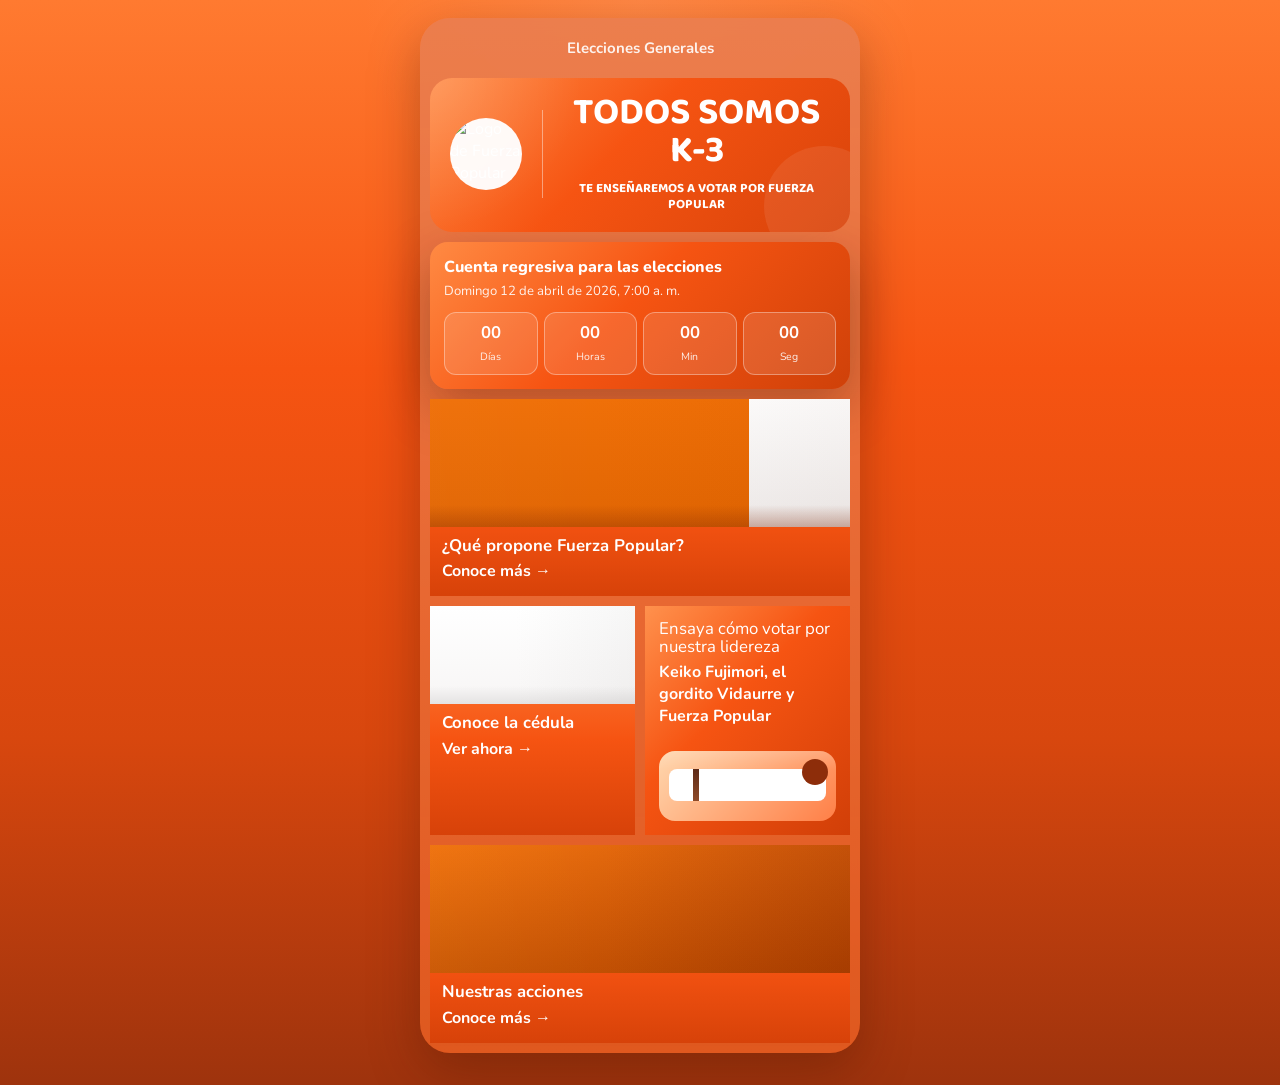
==== index.html @ e1e795bf "Initial_project_upload" ====
<!DOCTYPE html>
<html lang="es">
  <head>
    <meta charset="UTF-8" />
    <meta name="viewport" content="width=device-width, initial-scale=1.0" />
    <title>Fuerza Popular | Voto Informado</title>
    <link rel="preconnect" href="https://fonts.googleapis.com" />
    <link rel="preconnect" href="https://fonts.gstatic.com" crossorigin />
    <link
      href="https://fonts.googleapis.com/css2?family=Baloo+2:wght@600;700;800&family=Nunito:wght@400;600;700;800&display=swap"
      rel="stylesheet"
    />
    <link rel="stylesheet" href="styles.css" />
  </head>
  <body>
    <main class="app-shell">
      <section class="phone-frame">
        <header class="topbar">
          <div class="topbar__spacer"></div>
          <p class="topbar__title">Elecciones Generales</p>
          <div class="topbar__spacer"></div>
        </header>

        <section class="hero">
          <div class="hero__inner">
            <div class="hero__logo-wrap">
              <img
                class="hero__logo"
                src="../logos-partidos-politicos-peru-2026/7-Fuerza-Popular.png"
                alt="Logo de Fuerza Popular"
              />
            </div>
            <div class="hero__divider" aria-hidden="true"></div>
            <div class="hero__content">
              <h1 class="hero__title">
                <span class="hero__title-line">Todos somos K-3</span>
                <span class="hero__title-line hero__title-line--subtle">
                  Te enseñaremos a votar por Fuerza Popular
                </span>
              </h1>
            </div>
          </div>
        </section>

        <section class="event-card card">
          <div>
            <p class="card__kicker">Cuenta regresiva para las elecciones</p>
            <p class="card__meta">Domingo 12 de abril de 2026, 7:00 a. m.</p>
          </div>

          <div class="countdown">
            <div class="countdown__item">
              <strong id="countdown-days">00</strong>
              <span>Días</span>
            </div>
            <div class="countdown__item">
              <strong id="countdown-hours">00</strong>
              <span>Horas</span>
            </div>
            <div class="countdown__item">
              <strong id="countdown-minutes">00</strong>
              <span>Min</span>
            </div>
            <div class="countdown__item">
              <strong id="countdown-seconds">00</strong>
              <span>Seg</span>
            </div>
          </div>

        </section>

        <section class="grid">
          <article class="info-card info-card--wide">
            <a class="info-card__link" href="propuestas.html" aria-label="Ver propuestas de Fuerza Popular">
              <div class="info-card__visual visual visual--city"></div>
              <div class="info-card__content">
                <h3>¿Qué propone Fuerza Popular?</h3>
                <span>Conoce más</span>
              </div>
            </a>
          </article>

          <article class="info-card">
            <a class="info-card__link" href="cedula.html" aria-label="Ver la cédula de votación">
              <div class="info-card__visual visual visual--vote"></div>
              <div class="info-card__content">
                <h3>Conoce la cédula</h3>
                <span>Ver ahora</span>
              </div>
            </a>
          </article>

          <article class="promo-card">
            <a class="promo-card__link" href="simulador-paso-1.html" aria-label="Abrir simulador de cédula">
              <div>
                <p class="promo-card__title">Ensaya cómo votar por nuestra lidereza</p>
                <p class="promo-card__text">Keiko Fujimori, el gordito Vidaurre y Fuerza Popular</p>
              </div>
              <div class="promo-card__illustration" aria-hidden="true"></div>
            </a>
          </article>

          <article class="info-card info-card--wide">
            <a class="info-card__link" href="acciones.html" aria-label="Ver acciones de Fuerza Popular">
              <div class="info-card__visual visual visual--people"></div>
              <div class="info-card__content">
                <h3>Nuestras acciones</h3>
                <span>Conoce más</span>
              </div>
            </a>
          </article>
        </section>

      </section>
    </main>
    <script src="script.js"></script>
  </body>
</html>
---- styles.css ----
:root {
  --text: #ffffff;
  --text-muted: rgba(255, 255, 255, 0.9);
  --shadow: 0 18px 50px rgba(71, 20, 2, 0.34);
  --radius-xl: 22px;
  --radius-lg: 18px;
}

* {
  box-sizing: border-box;
}

body {
  margin: 0;
  min-height: 100vh;
  background:
    radial-gradient(circle at top, rgba(255, 190, 150, 0.2), transparent 22%),
    linear-gradient(180deg, #ff7a30 0%, #f65412 34%, #d8470e 68%, #9e330d 100%);
  color: var(--text);
  font-family: "Nunito", "Trebuchet MS", sans-serif;
}

.app-shell {
  display: flex;
  justify-content: center;
  padding: 18px 12px 32px;
}

.phone-frame {
  width: min(100%, 390px);
  padding: 10px;
  border-radius: 30px;
  background:
    linear-gradient(180deg, rgba(255, 255, 255, 0.24), rgba(255, 255, 255, 0.06)),
    rgba(228, 82, 18, 0.9);
  backdrop-filter: blur(18px);
  box-shadow: var(--shadow);
}

.topbar {
  display: grid;
  grid-template-columns: 40px 1fr 40px;
  align-items: center;
  padding: 2px 2px 12px;
}

.topbar__title {
  margin: 0;
  text-align: center;
  font-size: 0.94rem;
  font-weight: 700;
  color: var(--text-muted);
}

.icon-button {
  display: inline-flex;
  align-items: center;
  justify-content: center;
  width: 36px;
  height: 36px;
  border: 0;
  border-radius: 50%;
  color: var(--text);
  background: rgba(255, 255, 255, 0.18);
  font-size: 1.1rem;
}

.icon-button--link {
  text-decoration: none;
}

.topbar__spacer {
  width: 36px;
  height: 36px;
}

.hero {
  position: relative;
  overflow: hidden;
  padding: 16px 14px 18px;
  border-radius: var(--radius-xl);
  background:
    radial-gradient(circle at left top, rgba(255, 255, 255, 0.14), transparent 34%),
    linear-gradient(135deg, #ff8b45 0%, #f65412 45%, #d8430a 100%);
}

.hero__inner {
  display: grid;
  grid-template-columns: 84px 1px 1fr;
  gap: 14px;
  align-items: center;
}

.hero__logo-wrap {
  display: flex;
  justify-content: center;
}

.hero__logo {
  display: block;
  width: 72px;
  height: 72px;
  object-fit: contain;
  border-radius: 50%;
  background: rgba(255, 255, 255, 0.96);
}

.hero__divider {
  width: 1px;
  min-height: 88px;
  background: rgba(255, 255, 255, 0.42);
}

.hero__content {
  display: flex;
  align-items: center;
  justify-content: center;
}

.hero::after {
  content: "";
  position: absolute;
  inset: auto -34px -34px auto;
  width: 120px;
  height: 120px;
  border-radius: 50%;
  background: rgba(255, 255, 255, 0.08);
}

.hero__title {
  margin: 0;
  width: 100%;
  text-align: center;
  font-family: "Baloo 2", "Trebuchet MS", cursive;
  font-size: 1.7rem;
  line-height: 1.02;
  text-transform: uppercase;
  color: #ffffff;
}

.hero__title-line {
  display: block;
}

.card {
  margin-top: 10px;
  border-radius: var(--radius-lg);
  box-shadow: var(--shadow);
}

.event-card {
  padding: 14px;
  background: linear-gradient(135deg, #ff8a43 0%, #f65412 46%, #cf4109 100%);
}

.card__kicker {
  margin: 0;
  font-size: 1rem;
  font-weight: 800;
}

.card__meta {
  margin: 4px 0 0;
  color: var(--text-muted);
  font-size: 0.82rem;
}

.countdown {
  display: grid;
  grid-template-columns: repeat(4, 1fr);
  gap: 6px;
  margin-top: 12px;
}

.countdown__item {
  padding: 8px 4px;
  border: 1px solid rgba(255, 255, 255, 0.35);
  border-radius: 12px;
  text-align: center;
  background: rgba(255, 255, 255, 0.12);
}

.countdown__item strong {
  display: block;
  font-size: 1.05rem;
}

.countdown__item span {
  font-size: 0.66rem;
  color: var(--text-muted);
}

.grid {
  display: grid;
  grid-template-columns: repeat(2, 1fr);
  gap: 10px;
  margin-top: 10px;
}

.info-card,
.promo-card {
  overflow: hidden;
  min-height: 170px;
  background: linear-gradient(180deg, #ff8c47 0%, #f65412 58%, #d74209 100%);
}

.info-card__link {
  display: block;
  color: inherit;
  text-decoration: none;
}

.info-card--wide,
.promo-card {
  grid-column: 1 / -1;
}

.info-card__visual {
  height: 98px;
}

.info-card--wide .info-card__visual {
  height: 128px;
}

.visual {
  position: relative;
  overflow: hidden;
}

.visual::before,
.visual::after {
  content: "";
  position: absolute;
  inset: 0;
}

.visual--city {
  background:
    linear-gradient(180deg, rgba(255, 255, 255, 0.02), rgba(54, 14, 1, 0.08)),
    url("../BANNER.png") center center / contain no-repeat,
    linear-gradient(90deg, #ef6b00 0%, #ef6b00 76%, #ffffff 76%, #ffffff 100%);
}

.visual--city::before {
  inset: 0;
  background: linear-gradient(90deg, rgba(255, 255, 255, 0.03) 0%, rgba(255, 255, 255, 0.01) 42%, rgba(87, 24, 2, 0.04) 100%);
}

.visual--city::after {
  inset: auto 0 0;
  height: 22px;
  background: linear-gradient(180deg, transparent, rgba(123, 35, 4, 0.32));
}

.visual--vote {
  background:
    linear-gradient(180deg, rgba(255, 255, 255, 0.02), rgba(54, 14, 1, 0.04)),
    url("../Recurso 2.png") center center / contain no-repeat,
    #ffffff;
}

.visual--vote::before {
  inset: 0;
  background: linear-gradient(90deg, rgba(255, 255, 255, 0.02) 0%, rgba(255, 255, 255, 0.01) 42%, rgba(0, 0, 0, 0.03) 100%);
}

.visual--vote::after {
  inset: auto 0 0;
  height: 18px;
  background: linear-gradient(180deg, transparent, rgba(0, 0, 0, 0.08));
}

.visual--people {
  background:
    linear-gradient(180deg, rgba(255, 255, 255, 0.04), rgba(54, 14, 1, 0.16)),
    url("../foto-fin-k (1).jpg") center 32% / cover no-repeat,
    linear-gradient(135deg, #ef6b00 0%, #c94b00 100%);
}

.visual--people::before {
  inset: 0;
  background: linear-gradient(90deg, rgba(255, 255, 255, 0.03) 0%, rgba(255, 255, 255, 0.01) 42%, rgba(87, 24, 2, 0.12) 100%);
}

.info-card__content {
  padding: 10px 12px 14px;
}

.info-card__content h3,
.promo-card__title {
  margin: 0;
  font-size: 1.05rem;
  line-height: 1.05;
}

.info-card__content span,
.promo-card__text {
  display: inline-block;
  margin-top: 6px;
  color: #ffffff;
  font-weight: 700;
  text-decoration: none;
}

.info-card__content span::after {
  content: "  →";
}

.promo-card {
  padding: 14px;
  background: linear-gradient(135deg, #ff914d 0%, #f65412 42%, #d13f08 100%);
}

.promo-card__link {
  display: grid;
  grid-template-columns: 1fr;
  gap: 8px;
  align-items: start;
  color: inherit;
  text-decoration: none;
}

.promo-card__illustration {
  position: relative;
  height: 70px;
  border-radius: 16px;
  background:
    linear-gradient(180deg, rgba(255, 255, 255, 0.14), transparent 26%),
    linear-gradient(135deg, #ffd7ae 0%, #ff7f47 100%);
}

.promo-card__illustration::before {
  content: "";
  position: absolute;
  left: 10px;
  right: 10px;
  top: 18px;
  height: 32px;
  border-radius: 8px;
  background:
    linear-gradient(90deg, #fff 0 24px, transparent 24px 30px, #fff 30px 100%),
    linear-gradient(180deg, #5d2a17, #8f4b28);
}

.promo-card__illustration::after {
  content: "";
  position: absolute;
  top: 8px;
  right: 8px;
  width: 26px;
  height: 26px;
  border-radius: 50%;
  background: #8d2d0a;
}

.detail-panel {
  margin-top: 14px;
  padding: 18px 15px;
  border-radius: 22px;
  background: linear-gradient(180deg, rgba(255, 153, 92, 0.94), rgba(246, 84, 18, 0.98));
  box-shadow: var(--shadow);
  scroll-margin-top: 18px;
}

.detail-panel__header {
  margin-bottom: 14px;
}

.detail-panel__eyebrow {
  margin: 0 0 6px;
  color: #ffffff;
  font-size: 0.75rem;
  font-weight: 800;
  letter-spacing: 0.08em;
  text-transform: uppercase;
}

.detail-panel h1,
.detail-panel h2 {
  margin: 0;
  font-size: 1.45rem;
  line-height: 1.05;
}

.detail-panel p {
  margin: 0;
  color: #ffffff;
  font-size: 0.92rem;
  line-height: 1.5;
}

.detail-block {
  margin-top: 14px;
  padding: 14px;
  border: 1px solid rgba(255, 255, 255, 0.22);
  border-radius: 16px;
  background: rgba(255, 255, 255, 0.08);
}

.detail-block h2 {
  margin: 0 0 8px;
  color: #ffffff;
  font-size: 1rem;
}

.detail-block p + p {
  margin-top: 8px;
}

.detail-panel__closing {
  margin-top: 14px !important;
  padding-top: 14px;
  border-top: 1px solid rgba(255, 255, 255, 0.25);
}

.detail-panel--page {
  margin-top: 8px;
}

.detail-panel--simulator-tone {
  background:
    linear-gradient(180deg, rgba(255, 241, 233, 0.98), rgba(255, 223, 206, 0.98)),
    #fff5ef;
  color: #8a4c32;
}

.detail-panel--simulator-tone .detail-panel__eyebrow {
  color: #c36337;
}

.detail-panel--simulator-tone h1,
.detail-panel--simulator-tone h2,
.detail-panel--simulator-tone p {
  color: #8a4c32;
}

.detail-panel--simulator-tone h1 {
  color: #f65412;
}

.detail-panel--simulator-tone .detail-block {
  border: 1px solid rgba(246, 84, 18, 0.16);
  background: rgba(255, 255, 255, 0.46);
}

.detail-panel--simulator-tone .detail-block h2 {
  color: #f65412;
}

.detail-panel--simulator-tone .detail-panel__closing {
  border-top: 1px solid rgba(246, 84, 18, 0.18);
}

.grid .promo-card {
  grid-column: auto;
}

.image-viewer {
  margin: 0;
  padding: 12px;
  border-radius: 18px;
  background: rgba(255, 255, 255, 0.14);
}

.image-viewer img {
  display: block;
  width: 100%;
  height: auto;
  border-radius: 12px;
  background: #ffffff;
}

.simulator-screen {
  margin-top: 8px;
}

.simulator-card {
  position: relative;
  overflow: hidden;
  padding: 18px 16px 20px;
  border-radius: 24px;
  background:
    linear-gradient(180deg, rgba(255, 240, 232, 0.98), rgba(255, 222, 204, 0.98)),
    #ffffff;
  color: #8a4c32;
  box-shadow: var(--shadow);
}

.simulator-card::before {
  content: "";
  position: absolute;
  inset: 0;
  background:
    radial-gradient(circle at top right, rgba(246, 84, 18, 0.14), transparent 28%),
    linear-gradient(135deg, transparent 0 22%, rgba(246, 84, 18, 0.05) 22% 23%, transparent 23% 100%),
    linear-gradient(45deg, transparent 0 78%, rgba(246, 84, 18, 0.05) 78% 79%, transparent 79% 100%);
  pointer-events: none;
}

.simulator-card__brand {
  display: flex;
  flex-direction: column;
  align-items: center;
  gap: 10px;
}

.simulator-card__logo-frame {
  display: flex;
  align-items: center;
  justify-content: center;
  width: 148px;
  height: 148px;
  padding: 10px;
  border-radius: 50%;
  background: rgba(255, 255, 255, 0.92);
  box-shadow: inset 0 0 0 3px rgba(246, 84, 18, 0.12);
}

.simulator-card__logo-image {
  display: block;
  width: 100%;
  height: 100%;
  object-fit: contain;
}

.simulator-card__eyebrow {
  margin: 22px 0 12px;
  text-align: center;
  font-size: 0.68rem;
  letter-spacing: 0.28em;
  text-transform: uppercase;
  color: #c36337;
}

.simulator-card h1 {
  margin: 0;
  text-align: center;
  font-size: 2rem;
  line-height: 0.95;
  text-transform: uppercase;
  color: #f65412;
}

.simulator-card--step h1 {
  margin-top: 22px;
}

.simulator-card__date {
  margin-top: 18px;
  padding: 10px 12px;
  background: #f65412;
  color: #ffffff;
  font-weight: 800;
  text-align: center;
  text-transform: uppercase;
  border-radius: 12px;
}

.simulator-card__text {
  margin: 18px 0 0;
  padding-left: 12px;
  border-left: 4px solid #f65412;
  color: #8b553d;
  line-height: 1.35;
}

.simulator-card__description {
  margin: 18px 0 0;
  text-align: center;
  color: #8b553d;
  line-height: 1.45;
}

.simulator-card__description--compact {
  margin-top: 12px;
  text-transform: uppercase;
}

.simulator-card__button {
  display: block;
  width: fit-content;
  margin: 22px auto 0;
  padding: 12px 24px;
  border-radius: 999px;
  background: linear-gradient(135deg, #ff8c47 0%, #f65412 100%);
  color: #ffffff;
  font-weight: 800;
  text-decoration: none;
  text-transform: uppercase;
  letter-spacing: 0.05em;
  box-shadow: 0 12px 24px rgba(214, 69, 10, 0.28);
}

.mark-example {
  display: flex;
  flex-direction: column;
  align-items: center;
}

.mark-example__sheet {
  display: grid;
  grid-template-columns: repeat(2, 1fr);
  gap: 12px;
  padding: 18px;
  border: 3px solid rgba(117, 82, 62, 0.55);
  background: rgba(255, 255, 255, 0.78);
}

.mark-example__box {
  display: flex;
  flex-direction: column;
  align-items: center;
  gap: 8px;
}

.mark-example__box small {
  color: #7e604e;
  font-size: 0.72rem;
  text-transform: uppercase;
}

.mark-example__cross {
  position: relative;
  width: 52px;
  height: 52px;
  border: 3px solid #9e765e;
  background: #fffaf7;
}

.mark-example__cross::before,
.mark-example__cross::after {
  content: "";
  position: absolute;
  top: 23px;
  left: 7px;
  width: 34px;
  height: 4px;
  border-radius: 999px;
  background: #f65412;
}

.mark-example__cross::before {
  transform: rotate(45deg);
}

.mark-example__cross::after {
  transform: rotate(-45deg);
}

.mark-example__check {
  position: relative;
  width: 28px;
  height: 28px;
  margin-top: -10px;
  border-radius: 50%;
  background: #f65412;
  box-shadow: 0 8px 18px rgba(214, 69, 10, 0.24);
}

.mark-example__check::before {
  content: "";
  position: absolute;
  left: 8px;
  top: 7px;
  width: 11px;
  height: 6px;
  border-left: 3px solid #ffffff;
  border-bottom: 3px solid #ffffff;
  transform: rotate(-45deg);
}

.simulator-progress {
  display: flex;
  justify-content: center;
  gap: 10px;
  margin-top: 22px;
}

.simulator-progress__dot {
  width: 12px;
  height: 12px;
  border-radius: 999px;
  background: rgba(246, 84, 18, 0.2);
}

.simulator-progress__dot--active {
  background: #f65412;
}

.vote-number {
  display: flex;
  justify-content: center;
}

.vote-number__sheet {
  padding: 18px;
  border: 3px solid rgba(117, 82, 62, 0.55);
  background: rgba(255, 255, 255, 0.78);
}

.vote-number__box {
  display: flex;
  align-items: center;
  justify-content: center;
  width: 72px;
  height: 72px;
  border: 3px solid #9e765e;
  background: #fffaf7;
  color: #f65412;
  font-size: 2rem;
  font-weight: 800;
  letter-spacing: 0.04em;
}

.vote-well {
  display: flex;
  justify-content: center;
}

.vote-well__sheet {
  padding: 18px 16px 12px;
  border: 3px solid rgba(117, 82, 62, 0.55);
  background: rgba(255, 255, 255, 0.78);
}

.vote-well__columns {
  display: flex;
  gap: 6px;
}

.vote-well__columns span {
  display: block;
  width: 18px;
  height: 56px;
  border: 3px solid #9e765e;
  background: #fffaf7;
}

.vote-well__columns span:nth-child(1) {
  border-bottom-color: #f65412;
}

.vote-well__columns span:nth-child(2) {
  border-bottom-color: #ff8f1f;
}

.vote-well__columns span:nth-child(3) {
  border-bottom-color: #f3c23c;
}

.vote-well__columns span:nth-child(4) {
  border-bottom-color: #f08b58;
}

.vote-well__columns span:nth-child(5) {
  border-bottom-color: #d8571a;
}

.vote-well__curve {
  width: 100%;
  height: 14px;
  margin-top: 6px;
  border-bottom: 4px solid #f3c23c;
  border-radius: 0 0 999px 999px;
}

.blank-vote {
  display: flex;
  justify-content: center;
}

.blank-vote__sheet {
  padding: 18px;
  border: 3px solid rgba(117, 82, 62, 0.55);
  background: rgba(255, 255, 255, 0.78);
}

.blank-vote__paper {
  display: flex;
  flex-direction: column;
  align-items: center;
  gap: 12px;
  width: 64px;
  padding: 10px 10px 12px;
  border: 3px solid #9e765e;
  background: #fffaf7;
}

.blank-vote__line {
  width: 28px;
  height: 4px;
  border-radius: 999px;
  background: #d8c9c0;
}

.blank-vote__dashed {
  width: 32px;
  height: 42px;
  border: 3px dashed #f3c23c;
  background: rgba(243, 194, 60, 0.06);
}

.gesture-card {
  padding: 18px 16px;
  border: 2px solid rgba(246, 84, 18, 0.18);
  border-radius: 18px;
  background: rgba(255, 255, 255, 0.45);
}

.gesture-card__icon {
  display: flex;
  align-items: center;
  justify-content: center;
  width: 68px;
  height: 68px;
  margin: 0 auto 16px;
  border-radius: 50%;
  background: linear-gradient(135deg, #ff8f4d 0%, #f65412 100%);
  color: #ffffff;
  font-size: 2rem;
  font-weight: 800;
}

.simulator-toolbar {
  display: flex;
  flex-wrap: wrap;
  gap: 8px;
  margin-bottom: 12px;
}

.simulator-tool {
  border: 0;
  border-radius: 999px;
  padding: 9px 14px;
  background: rgba(255, 255, 255, 0.44);
  color: #8a4c32;
  font: inherit;
  font-weight: 800;
}

.simulator-tool--active {
  background: #f65412;
  color: #ffffff;
}

.ballot-simulator {
  border-radius: 20px;
  overflow: hidden;
  background: rgba(255, 255, 255, 0.42);
  border: 1px solid rgba(246, 84, 18, 0.16);
}

.ballot-viewport {
  position: relative;
  height: 500px;
  overflow: hidden;
  touch-action: none;
  cursor: grab;
}

.ballot-viewport--drawing {
  cursor: crosshair;
}

.ballot-stage {
  position: absolute;
  top: 0;
  left: 0;
  transform-origin: top left;
  will-change: transform;
}

.ballot-stage img,
.ballot-stage canvas {
  position: absolute;
  inset: 0;
  display: block;
  width: 100%;
  height: 100%;
}

.ballot-stage img {
  user-select: none;
  -webkit-user-drag: none;
}

.ballot-stage canvas {
  z-index: 2;
  pointer-events: auto;
  touch-action: none;
}

.simulator-hint {
  margin-top: 12px !important;
  color: #8a4c32 !important;
}

.simulator-hint--top {
  margin: 0 0 12px !important;
}

@media (min-width: 760px) {
  .phone-frame {
    width: min(100%, 440px);
  }

  .hero__title {
    font-size: 2.35rem;
  }
}

.hero__title-line--subtle {
  margin-top: 10px;
  font-size: 0.82rem;
  line-height: 1.25;
}

.simulator-card__button--wide {
  width: 100%;
  text-align: center;
}
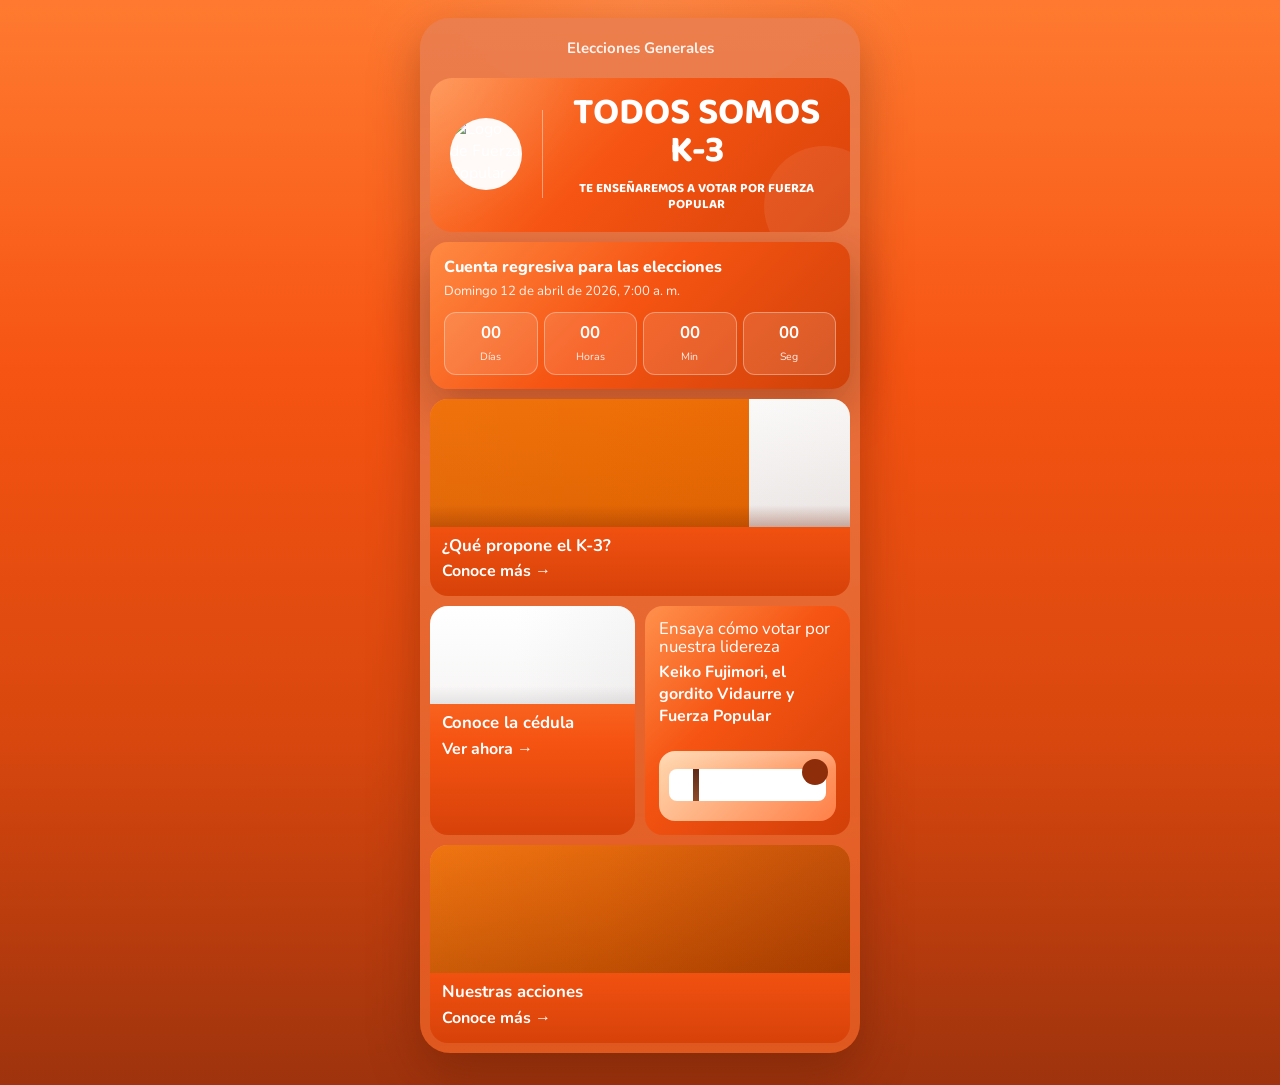
==== commit 23e3cc7a: "K3-update" ====
--- a/index.html
+++ b/index.html
@@ -26,7 +26,7 @@
             <div class="hero__logo-wrap">
               <img
                 class="hero__logo"
-                src="../logos-partidos-politicos-peru-2026/7-Fuerza-Popular.png"
+                src="https://raw.githubusercontent.com/TyroneSPR/fuerza-popular-web/main/assets/logo-fuerza-popular.png"
                 alt="Logo de Fuerza Popular"
               />
             </div>
@@ -71,10 +71,10 @@
 
         <section class="grid">
           <article class="info-card info-card--wide">
-            <a class="info-card__link" href="propuestas.html" aria-label="Ver propuestas de Fuerza Popular">
+            <a class="info-card__link" href="propuestas.html" aria-label="Ver propuestas del K-3">
               <div class="info-card__visual visual visual--city"></div>
               <div class="info-card__content">
-                <h3>¿Qué propone Fuerza Popular?</h3>
+                <h3>¿Qué propone el K-3?</h3>
                 <span>Conoce más</span>
               </div>
             </a>
--- a/styles.css
+++ b/styles.css
@@ -201,6 +201,7 @@
 .promo-card {
   overflow: hidden;
   min-height: 170px;
+  border-radius: var(--radius-lg);
   background: linear-gradient(180deg, #ff8c47 0%, #f65412 58%, #d74209 100%);
 }
 
@@ -238,7 +239,7 @@
 .visual--city {
   background:
     linear-gradient(180deg, rgba(255, 255, 255, 0.02), rgba(54, 14, 1, 0.08)),
-    url("../BANNER.png") center center / contain no-repeat,
+    url("https://raw.githubusercontent.com/TyroneSPR/fuerza-popular-web/main/assets/banner.png") center center / contain no-repeat,
     linear-gradient(90deg, #ef6b00 0%, #ef6b00 76%, #ffffff 76%, #ffffff 100%);
 }
 
@@ -256,7 +257,7 @@
 .visual--vote {
   background:
     linear-gradient(180deg, rgba(255, 255, 255, 0.02), rgba(54, 14, 1, 0.04)),
-    url("../Recurso 2.png") center center / contain no-repeat,
+    url("https://raw.githubusercontent.com/TyroneSPR/fuerza-popular-web/main/assets/cedula-original.jpg") center center / contain no-repeat,
     #ffffff;
 }
 
@@ -274,7 +275,7 @@
 .visual--people {
   background:
     linear-gradient(180deg, rgba(255, 255, 255, 0.04), rgba(54, 14, 1, 0.16)),
-    url("../foto-fin-k (1).jpg") center 32% / cover no-repeat,
+    url("https://raw.githubusercontent.com/TyroneSPR/fuerza-popular-web/main/assets/acciones.jpg") center 32% / cover no-repeat,
     linear-gradient(135deg, #ef6b00 0%, #c94b00 100%);
 }
 
@@ -808,18 +809,34 @@
   background: rgba(255, 255, 255, 0.45);
 }
 
-.gesture-card__icon {
-  display: flex;
-  align-items: center;
-  justify-content: center;
-  width: 68px;
-  height: 68px;
-  margin: 0 auto 16px;
-  border-radius: 50%;
-  background: linear-gradient(135deg, #ff8f4d 0%, #f65412 100%);
+.gesture-card--controls {
+  text-align: center;
+}
+
+.control-guide {
+  display: flex;
+  flex-wrap: wrap;
+  justify-content: center;
+  gap: 8px;
+  margin-top: 16px;
+  margin-bottom: 16px;
+}
+
+.control-guide__item {
+  display: inline-flex;
+  align-items: center;
+  justify-content: center;
+  min-width: 52px;
+  padding: 9px 14px;
+  border-radius: 999px;
+  background: rgba(255, 255, 255, 0.72);
+  color: #8a4c32;
+  font-weight: 800;
+}
+
+.control-guide__item--active {
+  background: #f65412;
   color: #ffffff;
-  font-size: 2rem;
-  font-weight: 800;
 }
 
 .simulator-toolbar {
@@ -853,7 +870,7 @@
 
 .ballot-viewport {
   position: relative;
-  height: 500px;
+  min-height: 260px;
   overflow: hidden;
   touch-action: none;
   cursor: grab;
@@ -883,6 +900,7 @@
 .ballot-stage img {
   user-select: none;
   -webkit-user-drag: none;
+  border-radius: 0;
 }
 
 .ballot-stage canvas {
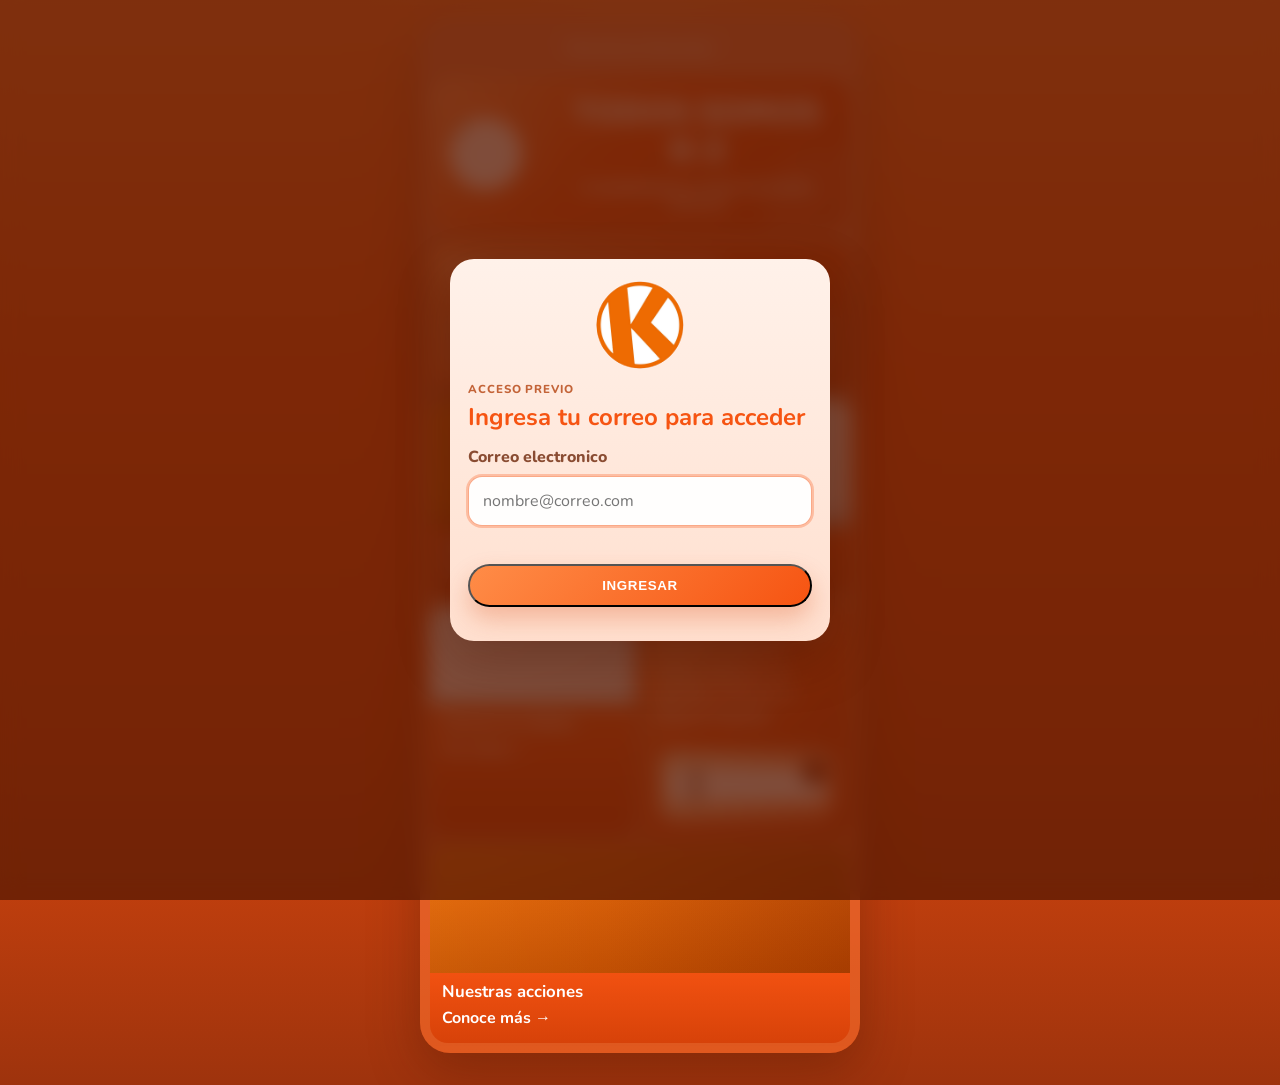
==== commit c7b236d6: "K3-access-google-sheets" ====
--- a/index.html
+++ b/index.html
@@ -68,7 +68,6 @@
           </div>
 
         </section>
-
         <section class="grid">
           <article class="info-card info-card--wide">
             <a class="info-card__link" href="propuestas.html" aria-label="Ver propuestas del K-3">
@@ -113,6 +112,15 @@
 
       </section>
     </main>
+    <script>
+      window.APP_CONFIG = {
+        sheetsUrl: "https://script.google.com/macros/s/AKfycbz7YcRaRDPCDr8Et3QF3E1i1suzug9lRYmVuyDncI8O-kWrbvGa8Dv-d9uF6ULal4F4/exec",
+        accessLogo: "assets/logo-fuerza-popular.png",
+        accessTitle: "Ingresa tu correo para acceder",
+        accessDescription: ""
+      };
+    </script>
+    <script src="access.js"></script>
     <script src="script.js"></script>
   </body>
 </html>
--- a/styles.css
+++ b/styles.css
@@ -153,6 +153,7 @@
   background: linear-gradient(135deg, #ff8a43 0%, #f65412 46%, #cf4109 100%);
 }
 
+
 .card__kicker {
   margin: 0;
   font-size: 1rem;
@@ -275,7 +276,7 @@
 .visual--people {
   background:
     linear-gradient(180deg, rgba(255, 255, 255, 0.04), rgba(54, 14, 1, 0.16)),
-    url("https://raw.githubusercontent.com/TyroneSPR/fuerza-popular-web/main/assets/acciones.jpg") center 32% / cover no-repeat,
+    url("https://raw.githubusercontent.com/TyroneSPR/fuerza-popular-web/main/assets/acciones-nueva.jpg") center 42% / cover no-repeat,
     linear-gradient(135deg, #ef6b00 0%, #c94b00 100%);
 }
 
@@ -593,6 +594,115 @@
   box-shadow: 0 12px 24px rgba(214, 69, 10, 0.28);
 }
 
+.access-gate {
+  position: fixed;
+  inset: 0;
+  z-index: 999;
+  display: flex;
+  align-items: center;
+  justify-content: center;
+  padding: 20px;
+  background: rgba(91, 28, 4, 0.78);
+  backdrop-filter: blur(10px);
+}
+
+.access-gate[hidden] {
+  display: none;
+}
+
+.access-gate__panel {
+  width: min(100%, 380px);
+  padding: 22px 18px;
+  border-radius: 24px;
+  background:
+    linear-gradient(180deg, rgba(255, 241, 233, 0.98), rgba(255, 223, 206, 0.98)),
+    #fff5ef;
+  color: #8a4c32;
+  box-shadow: var(--shadow);
+}
+
+.access-gate__brand {
+  display: flex;
+  justify-content: center;
+  margin-bottom: 12px;
+}
+
+.access-gate__logo {
+  width: 88px;
+  height: 88px;
+  object-fit: contain;
+  border-radius: 50%;
+  background: rgba(255, 255, 255, 0.96);
+  box-shadow: inset 0 0 0 3px rgba(246, 84, 18, 0.1);
+}
+
+.access-gate__eyebrow {
+  margin: 0 0 8px;
+  color: #c36337;
+  font-size: 0.72rem;
+  font-weight: 800;
+  letter-spacing: 0.08em;
+  text-transform: uppercase;
+}
+
+.access-gate__title {
+  margin: 0;
+  font-size: 1.5rem;
+  line-height: 1.05;
+  color: #f65412;
+}
+
+.access-gate__text {
+  margin: 12px 0 0;
+  color: #8a4c32;
+  line-height: 1.45;
+}
+
+.access-gate__form {
+  margin-top: 16px;
+}
+
+.access-gate__label {
+  display: block;
+  margin-bottom: 8px;
+  font-weight: 800;
+}
+
+.access-gate__input {
+  width: 100%;
+  padding: 13px 14px;
+  border: 1px solid rgba(246, 84, 18, 0.26);
+  border-radius: 14px;
+  background: rgba(255, 255, 255, 0.94);
+  color: #8a4c32;
+  font: inherit;
+}
+
+.access-gate__input:focus {
+  outline: 2px solid rgba(246, 84, 18, 0.28);
+  border-color: rgba(246, 84, 18, 0.5);
+}
+
+.access-gate__error {
+  min-height: 20px;
+  margin: 10px 0 0;
+  color: #cf4109;
+  font-size: 0.85rem;
+  font-weight: 700;
+}
+
+.access-gate__button {
+  width: 100%;
+  margin-top: 8px;
+}
+
+.access-gate__success {
+  margin: 12px 0 0;
+  color: #1f8f57;
+  font-size: 0.85rem;
+  font-weight: 700;
+}
+
 .mark-example {
   display: flex;
   flex-direction: column;
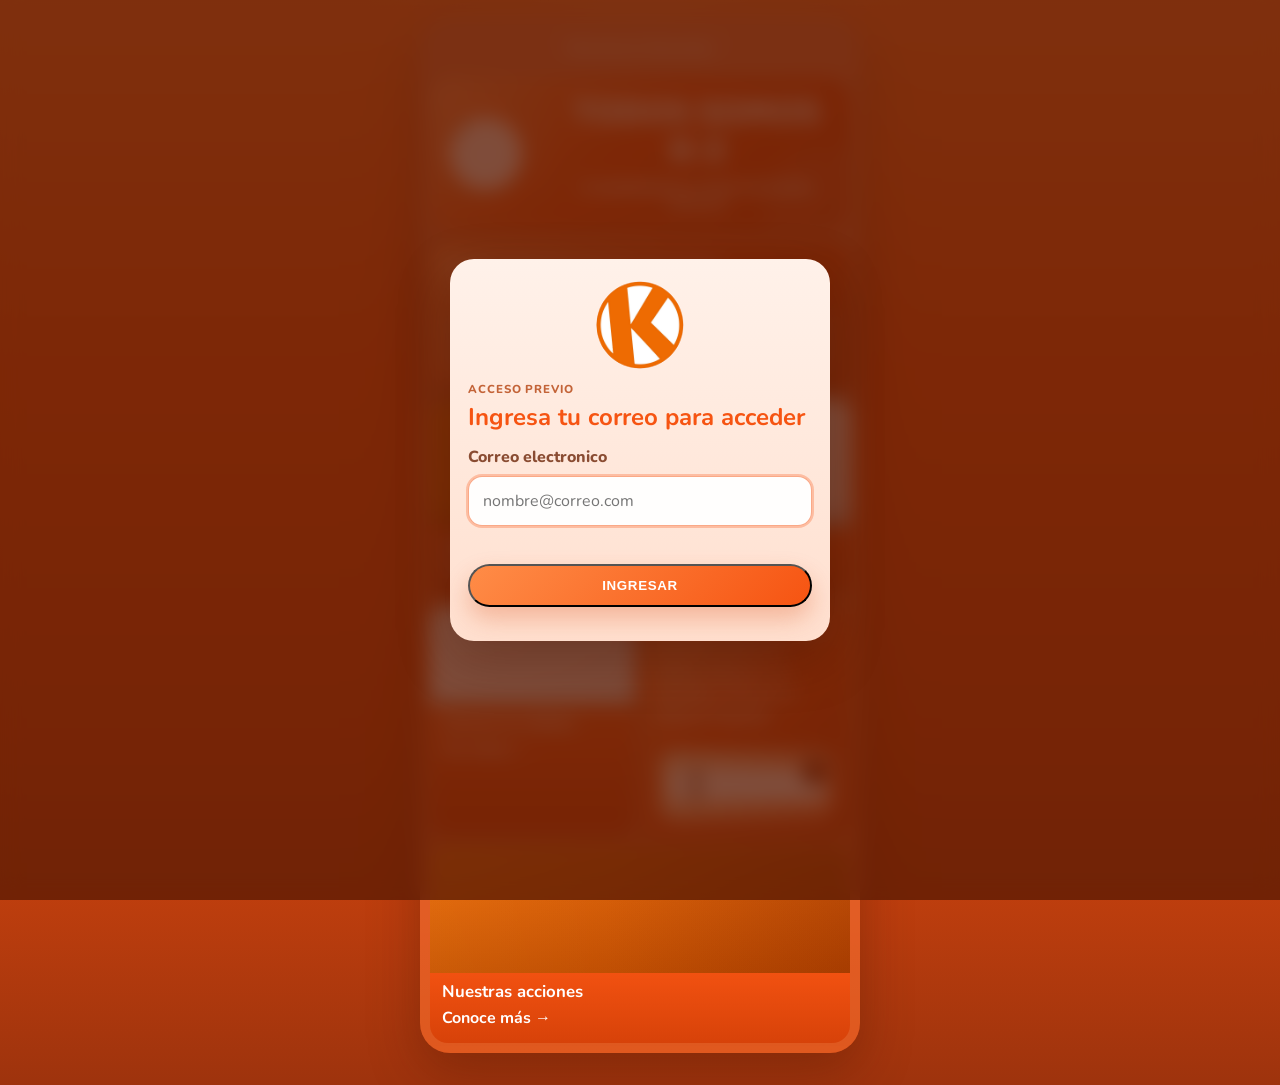
==== commit 067e1e65: "Add_social_preview_metadata_and_image" ====
--- a/index.html
+++ b/index.html
@@ -4,6 +4,41 @@
     <meta charset="UTF-8" />
     <meta name="viewport" content="width=device-width, initial-scale=1.0" />
     <title>Fuerza Popular | Voto Informado</title>
+    <meta
+      name="description"
+      content="Conoce las propuestas, acciones y simulador de voto de Fuerza Popular para las Elecciones Generales 2026."
+    />
+    <meta
+      property="og:url"
+      content="https://fuerza-popular-web.onrender.com/index.html"
+    />
+    <meta property="og:type" content="website" />
+    <meta property="og:title" content="Fuerza Popular | Voto Informado" />
+    <meta
+      property="og:description"
+      content="Conoce las propuestas, acciones y simulador de voto de Fuerza Popular para las Elecciones Generales 2026."
+    />
+    <meta
+      property="og:image"
+      content="https://fuerza-popular-web.onrender.com/assets/social-preview.jpeg"
+    />
+    <meta property="og:image:alt" content="Imagen de campana de Fuerza Popular" />
+    <meta property="og:image:width" content="2048" />
+    <meta property="og:image:height" content="954" />
+    <meta name="twitter:card" content="summary_large_image" />
+    <meta
+      name="twitter:url"
+      content="https://fuerza-popular-web.onrender.com/index.html"
+    />
+    <meta name="twitter:title" content="Fuerza Popular | Voto Informado" />
+    <meta
+      name="twitter:description"
+      content="Conoce las propuestas, acciones y simulador de voto de Fuerza Popular para las Elecciones Generales 2026."
+    />
+    <meta
+      name="twitter:image"
+      content="https://fuerza-popular-web.onrender.com/assets/social-preview.jpeg"
+    />
     <link rel="preconnect" href="https://fonts.googleapis.com" />
     <link rel="preconnect" href="https://fonts.gstatic.com" crossorigin />
     <link
@@ -93,7 +128,7 @@
             <a class="promo-card__link" href="simulador-paso-1.html" aria-label="Abrir simulador de cédula">
               <div>
                 <p class="promo-card__title">Ensaya cómo votar por nuestra lidereza</p>
-                <p class="promo-card__text">Keiko Fujimori, el gordito Vidaurre y Fuerza Popular</p>
+                <p class="promo-card__text">Keiko Fujimori, el Gordito Vidaurre y Fuerza Popular</p>
               </div>
               <div class="promo-card__illustration" aria-hidden="true"></div>
             </a>
--- a/styles.css
+++ b/styles.css
@@ -692,8 +692,34 @@
 }
 
 .access-gate__button {
+  display: inline-flex;
+  align-items: center;
+  justify-content: center;
+  gap: 10px;
   width: 100%;
   margin-top: 8px;
+}
+
+.access-gate__button:disabled {
+  opacity: 0.9;
+}
+
+.access-gate__button--loading {
+  cursor: wait;
+}
+
+.access-gate__spinner {
+  display: none;
+  width: 16px;
+  height: 16px;
+  border: 2px solid rgba(255, 255, 255, 0.35);
+  border-top-color: #ffffff;
+  border-radius: 50%;
+  animation: access-spin 0.75s linear infinite;
+}
+
+.access-gate__button--loading .access-gate__spinner {
+  display: inline-block;
 }
 
 .access-gate__success {
@@ -701,6 +727,12 @@
   color: #1f8f57;
   font-size: 0.85rem;
   font-weight: 700;
+}
+
+@keyframes access-spin {
+  to {
+    transform: rotate(360deg);
+  }
 }
 
 .mark-example {
